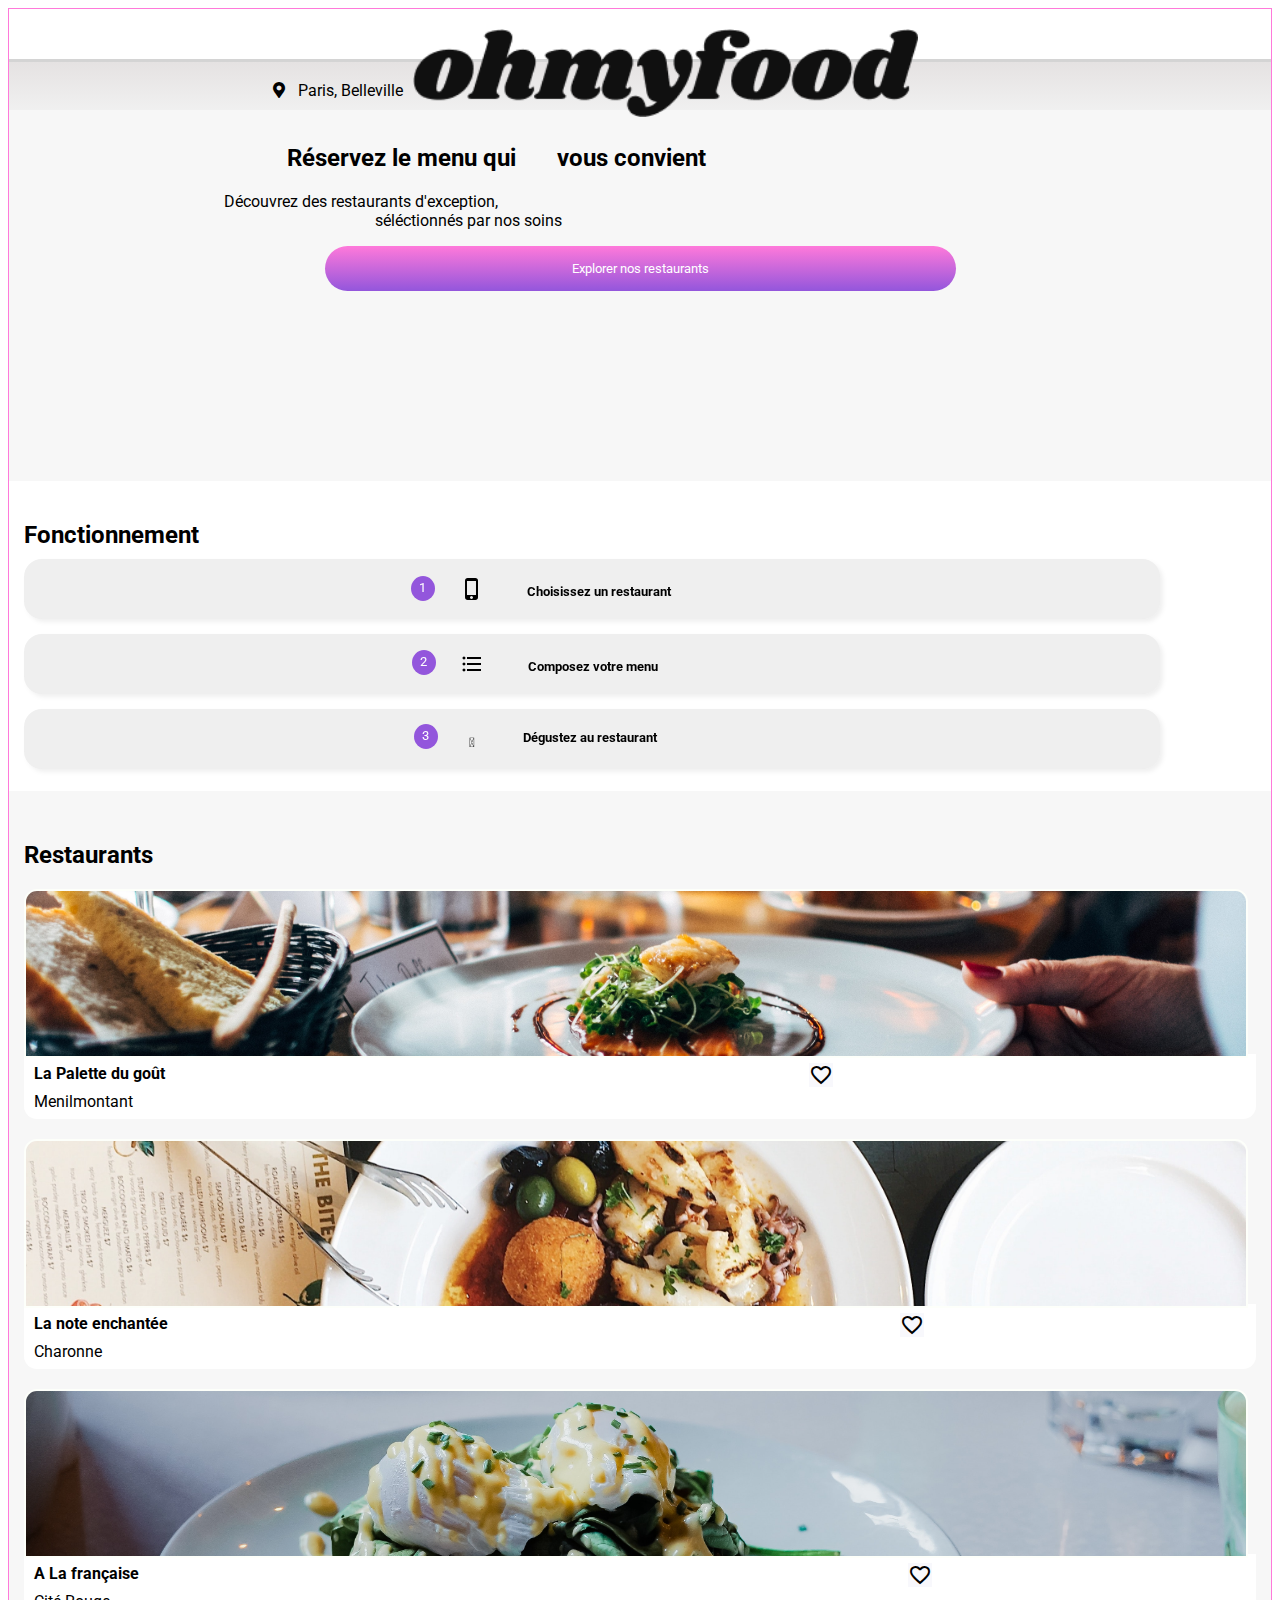
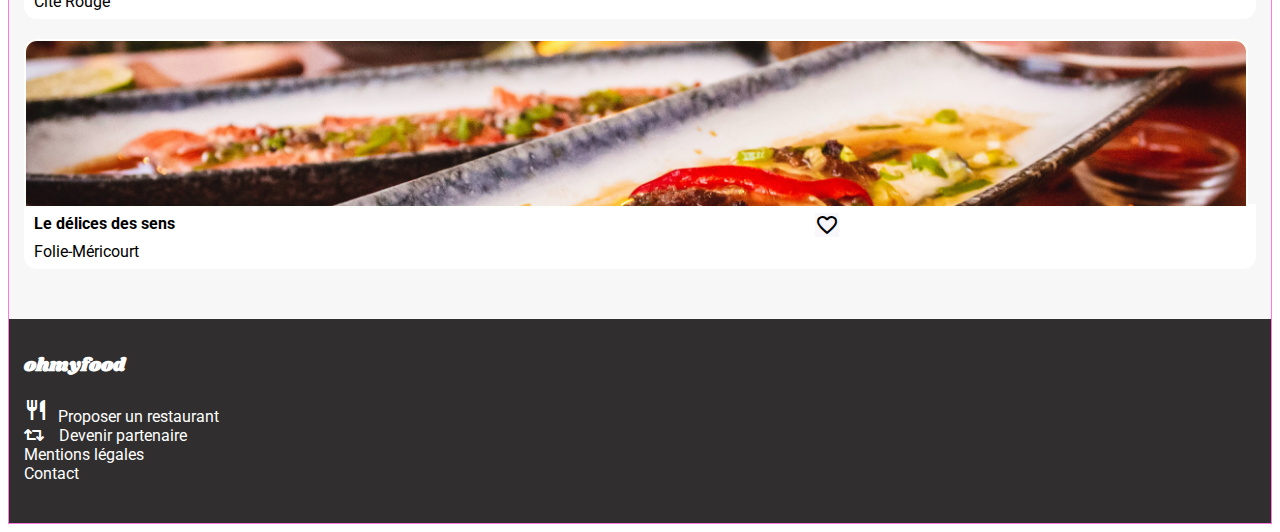
==== index.html @ 9fa0b493 "first commit" ====
<!DOCTYPE html>
<html lang="fr">
<head>
	<meta charset="utf-8">
	<meta http-equiv="X-UA-Compatible" content="IE=edge">
    <meta name="Description" content="Reserver en ligne à Paris le menu qui vous convient" />
	<meta name="viewport" content="width=device-width,initial-scale=1.0">
	<link rel="stylesheet" type="text/css" href="./styles/ohmyf.css">
	<link rel="stylesheet" href="https://cdnjs.cloudflare.com/ajax/libs/font-awesome/5.13.1/css/all.min.css"/>
	<link href="https://fonts.googleapis.com/icon?family=Material+Icons" rel="stylesheet">
	<link href="https://fonts.googleapis.com/css2?family=Roboto:wght@100&family=Shrikhand&display=swap" rel="stylesheet"> 
	<link href="https://fonts.googleapis.com/css2?family=Roboto:wght@100;300&family=Shrikhand&display=swap" rel="stylesheet"> 
	 
	
	<title>Reservez votre Ménu à Paris</title>
</head>
<body>
	<header>
		<div id="enseigne">
			<img class="img_ohmyfood" src="images/logo/ohmyfood.png" alt="logo Ohmyfood">
		</div>
		<div id="lieu">
			<p><i class="fas fa-map-marker-alt" ></i><span id="paris">Paris, Belleville</span></p>
        </div>
		<div id="resv">
			<h2>Réservez le menu qui <span class="marg1">vous convient</span></h2>
			<p>Découvrez des restaurants d'exception,</br><span id="sele">séléctionnés par nos soins</span></p>
			<button class="explorer" type="button" id="explo">Explorer nos restaurants</button>
		</div>	
	</header>
	<section id="part01">
		<h2 id="fonct">Fonctionnement</h2>
		<div id="choix" >
			<button class="mon_choix"><div  id="ch1">1</div>
				<i class="material-icons" id="phone">phone_iphone</i>
				<span id="txtb1">Choisissez un restaurant</span> 
			</button>
			<button class="mon_choix"><div id="ch2">2</div>
				<i class="material-icons" id="liste">format_list_bulleted</i>
				<span id="txtb2">Composez votre menu</span>
			</button>
			<button class="mon_choix"><div id="ch3">3</div>
				<i class="fa-solid fa-store" id="resto"></i>
				<span id="txtb3">Dégustez au restaurant</span>
			</button>
		</div>
	</section>
	<section id="part02">
		<h2>Restaurants</h2>
		<div id="presentation">
			<div id="palette">
				<div class="imres">
					<a href="Pal.html"><img src="images/restaurants/palette.jpg" alt="La palette du goût"/></a>
				</div>
				<div class="legend01">
					<a href="Pal.html" class="sans_trait"><span class="grastxt">La Palette du goût</span><br/>
					Menilmontant</a>
					<i class="material-icons favoris" id="fav01">favorite_border<div class="coeur"></div></i>
				</div>
			</div>
			<div id="enchante">
				<div class="imres">
					<a href="ench.html"><img src="images/restaurants/enchante.jpg" alt="La note enchantée"/></a>
				</div>
				<div class="legend01">
					<a href="ench.html" class="sans_trait"><span class="grastxt">La note enchantée</span><br/>
					Charonne</a>
					<i class="material-icons favoris" id="fav02">favorite_border</i>
				</div>
			</div>
            <div id="francaise">
				<div class="imres">
					<a href="francaise.html"><img src="images/restaurants/française.jpg" alt="A La française"/></a>
				</div>
				<div class="legend01">
					<a href="française.html" class="sans_trait"><span class="grastxt">A La française</span><br/>
					Cité Rouge</a>
					<i class="material-icons favoris" id="fav03">favorite_border</i>
				</div>
			</div>
			<div id="delice">
				<div class="imres">
					<a href="delice.html"><img src="images/restaurants/delice.jpg" alt="Les délices des sens"/></a>
				</div>
				<div class="legend01">
					<a href="delice.html" class="sans_trait"><span class="grastxt">Le délices des sens</span><br/>
					Folie-Méricourt</a>
					<i class="material-icons favoris" id="fav04">favorite_border</i>
				</div>
			</div>
		</div>
	</section>
	<footer>
		<h3>ohmyfood</h3>
		<div><span class="material-icons">restaurant</span><span id="propo">Proposer un restaurant</span></div>
		<!-- <div><span class="iconpropos"></span>Proposer un restaurant</div> -->
		<div><i class="fa fa-retweet" aria-hidden="true"></i><span id="parte">Devenir partenaire</span></div> 
		<!-- <div><span class="iconpart"></span>Devenir partenaire</div> -->
		<div>Mentions légales</div>
		<div>Contact</div>
	</footer>

</body>
</html>
---- styles/ohmyf.css ----
body {
  padding: 0px;
  border: #FF79DA solid 1px;
}

#enseigne {
  height: 50px;
}

#enseigne img {
  width: 40%;
  margin-top: 20px;
  margin-bottom: 25px;
  margin-left: 32%;
}

#lieu {
  height: 45px;
  background: linear-gradient(to bottom, #e5e2e2, #f0f0f0);
  border-top: solid #d4d4d4;
  padding-top: 2.5px;
  padding-left: 60px;
}

#paris {
  margin-left: 13px;
  font-family: "Roboto", Arial, Helvetica, sans-serif;
}

header h2 {
  font-family: "Roboto", Arial, Helvetica, sans-serif;
  font-weight: bolder;
  width: 70%;
  margin-left: 22%;
}

.marg1 {
  position: relative;
  left: 35px;
}

header p {
  width: 80%;
  margin-left: 17%;
  font-family: "Roboto", Arial, Helvetica, sans-serif;
}

#resv {
  background-color: #f7f7f7;
  padding-top: 15px;
}

#resv h2 {
  font-family: "Roboto", Arial, Helvetica, sans-serif;
  font-weight: bolder;
  width: 70%;
}

#resv p {
  font-family: "Roboto", Arial, Helvetica, sans-serif;
}

#sele {
  margin-left: 15%;
}

#explo {
  height: 45px;
  width: 50%;
  margin-left: 25%;
  margin-bottom: 15%;
  background: linear-gradient(to top, #9356DC, #FF79DA);
  color: white;
  border: #f8f8f8;
  border-radius: 30px;
  font-family: "Roboto", Arial, Helvetica, sans-serif;
}

#part01 {
  height: 290px;
  padding-top: 20px;
}

#part01 h2 {
  font-family: "Roboto", Arial, Helvetica, sans-serif;
  font-weight: bolder;
  margin-top: 20px;
  margin-bottom: 10px;
  margin-left: 15px;
}

#choix {
  height: 200px;
}

.mon_choix {
  width: 90%;
  height: 30%;
  margin-bottom: 15px;
  margin-left: 15px;
  border: #f7f7f7;
  filter: drop-shadow(3px 3px 2px #f0f0f0);
  border-radius: 18px;
  font-family: "Roboto", Arial, Helvetica, sans-serif;
}

.mon_choix > div {
  width: 24px;
  height: 21px;
  display: inline-block;
  padding-top: 4px;
  border-radius: 50%;
  background-color: #9356DC;
  color: white;
}

#ch1 {
  position: relative;
  right: 82px;
  bottom: 4px;
}

#ch2 {
  position: relative;
  right: 88px;
  bottom: 5px;
}

#ch3 {
  position: relative;
  right: 93px;
  bottom: 2px;
}

#phone {
  position: relative;
  right: 60px;
  top: 5px;
}

#liste {
  position: relative;
  right: 67px;
  top: 5px;
}

#resto {
  position: relative;
  right: 65px;
  top: 5px;
}

#txtb1 {
  position: relative;
  right: 20px;
  font-weight: bolder;
}

#txtb2 {
  position: relative;
  right: 26px;
  font-weight: bolder;
}

#txtb3 {
  position: relative;
  right: 20px;
  font-weight: bolder;
}

#part02 {
  padding-left: 15px;
  padding-right: 15px;
  padding-top: 30px;
  padding-bottom: 30px;
  background-color: #f7f7f7;
}

#part02 h2 {
  font-family: "Roboto", Arial, Helvetica, sans-serif;
  font-weight: bolder;
  margin-bottom: 20px;
}

#palette, #francaise, #delice, #enchante {
  height: 220px;
  margin-bottom: 30px;
}

.imres {
  height: 75%;
}

.legend01 {
  height: 25%;
  background-color: white;
  padding-top: 10px;
  padding-left: 10px;
  margin-right: 0px;
  border-bottom-left-radius: 13px;
  border-bottom-right-radius: 13px;
}

.imres img {
  width: 99%;
  height: 100%;
  border: #fdfffa solid 2px;
  -o-object-fit: cover;
     object-fit: cover;
  border-top-left-radius: 13px;
  border-top-right-radius: 13px;
  position: relative;
}

.legend01 a {
  color: black;
  font-family: "Roboto", Arial, Helvetica, sans-serif;
  text-decoration: none;
}

.legend01 > i:hover {
  background-color: violet;
}

.sans_trait {
  color: black;
  text-decoration: none;
}

.grastxt {
  font-weight: bolder;
}

#fav01 {
  position: relative;
  left: 55%;
  bottom: 20px;
}

#fav01:hover {
  border: none;
  background: linear-gradient(to bottom, #9356DC, #FF79DA);
}

#fav02 {
  position: relative;
  left: 65%;
  bottom: 20px;
}

#fav03 {
  position: relative;
  left: 65%;
  bottom: 20px;
}

#fav04 {
  position: relative;
  left: 55%;
  bottom: 20px;
}

/*Animation des Coeurs =====================*/
.favoris {
  background-color: #f8f8fc;
  transition: width 2s, height 2s, background-color 2s, transform 2s;
}

.box:hover {
  background-color: #FFCCCC;
  width: 200px;
  height: 200px;
  transform: rotate(180deg);
}

/*==========================================*/
footer {
  background-color: #302e2e;
  color: white;
  padding-left: 15px;
  padding-top: 15px;
  padding-bottom: 40px;
}

footer h3 {
  font-family: "Shrikhand", cursive;
}

footer div {
  font-family: "roboto", Arial, Helvetica, sans-serif;
}

#propo {
  position: relative;
  left: 10px;
}

#parte {
  position: relative;
  left: 15px;
}/*# sourceMappingURL=ohmyf.css.map */
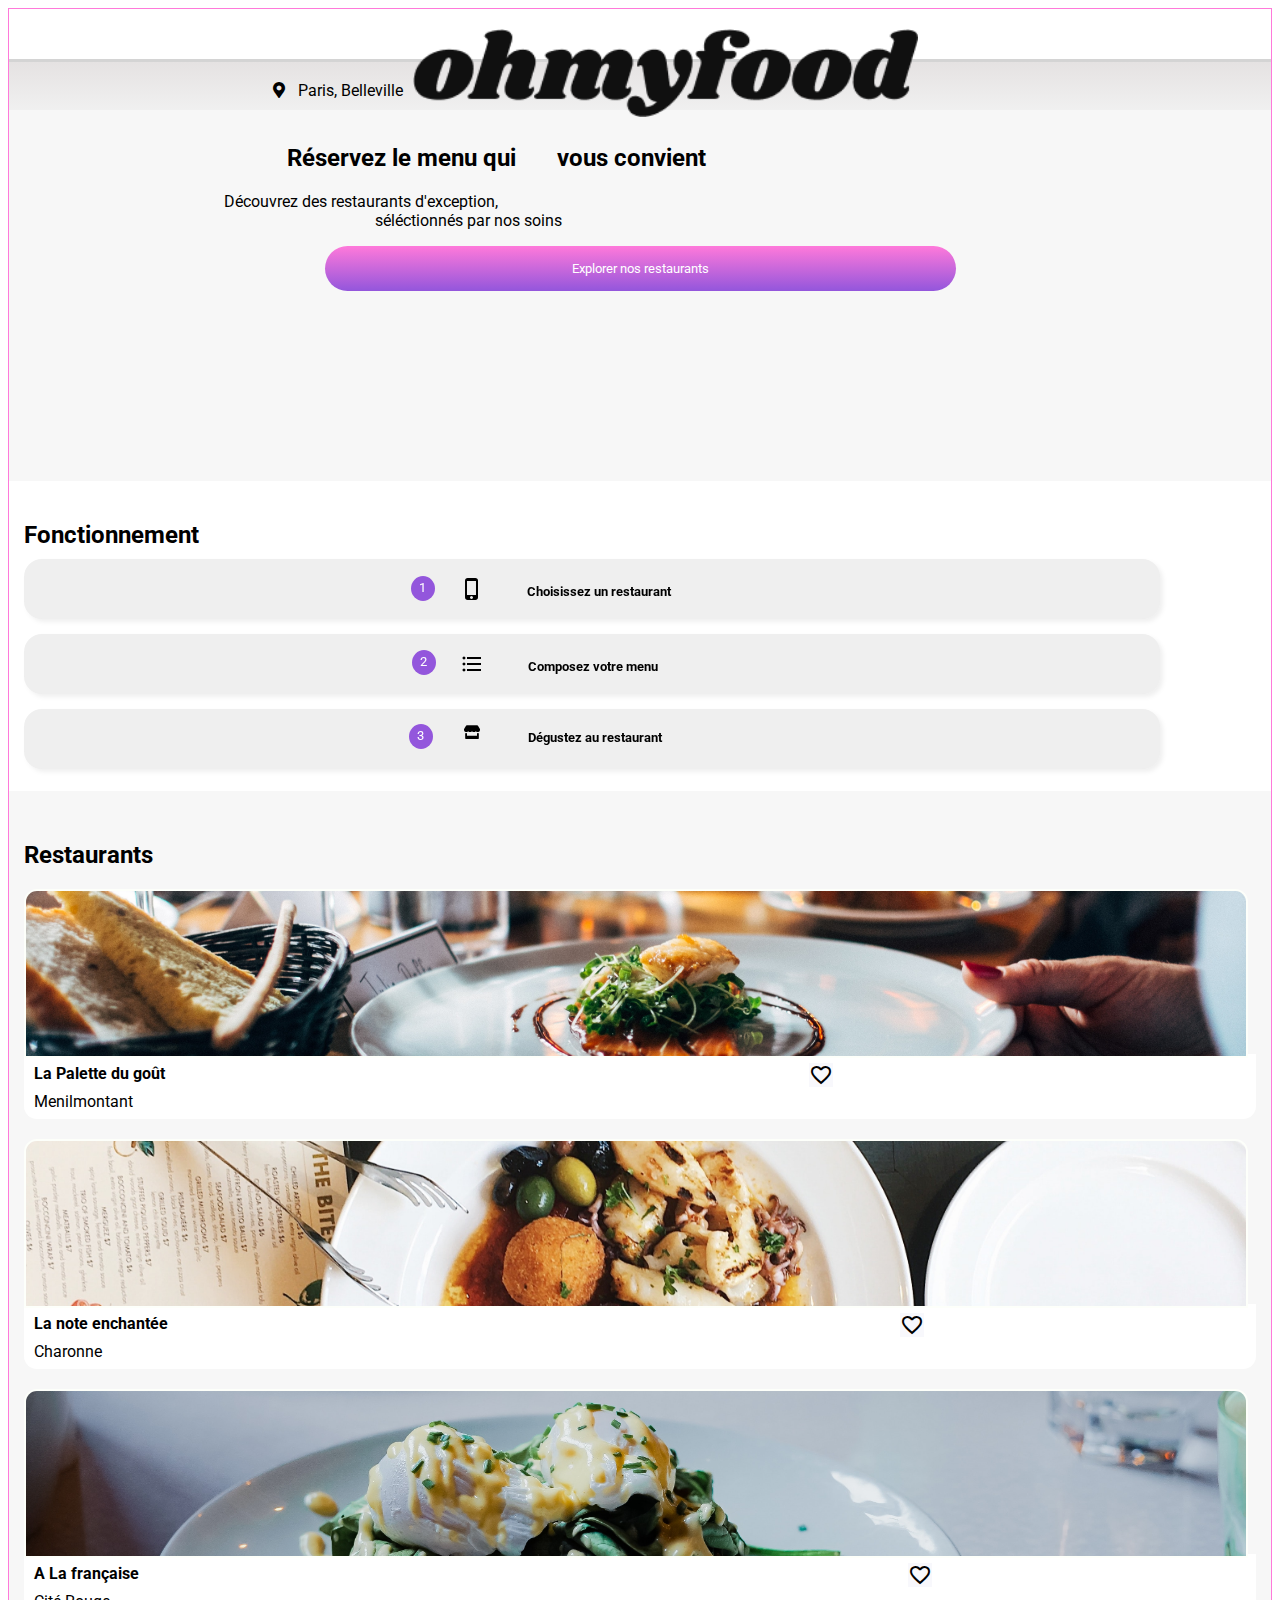
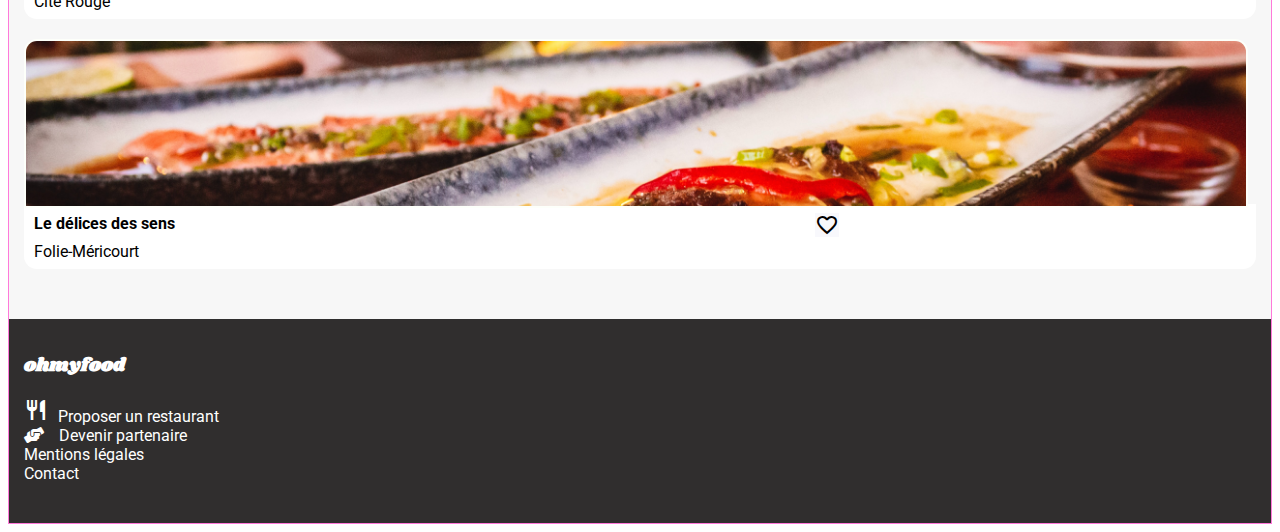
==== commit 88e43828: "enregistrement29102021" ====
--- a/index.html
+++ b/index.html
@@ -40,7 +40,7 @@
 				<span id="txtb2">Composez votre menu</span>
 			</button>
 			<button class="mon_choix"><div id="ch3">3</div>
-				<i class="fa-solid fa-store" id="resto"></i>
+				<i class="fa-store fas " aria-hidden="true" id="resto"></i>
 				<span id="txtb3">Dégustez au restaurant</span>
 			</button>
 		</div>
@@ -93,9 +93,7 @@
 	<footer>
 		<h3>ohmyfood</h3>
 		<div><span class="material-icons">restaurant</span><span id="propo">Proposer un restaurant</span></div>
-		<!-- <div><span class="iconpropos"></span>Proposer un restaurant</div> -->
-		<div><i class="fa fa-retweet" aria-hidden="true"></i><span id="parte">Devenir partenaire</span></div> 
-		<!-- <div><span class="iconpart"></span>Devenir partenaire</div> -->
+		<div><i class="fa-hands-helping fas" aria-hidden="true"></i><span id="parte">Devenir partenaire</span></div>
 		<div>Mentions légales</div>
 		<div>Contact</div>
 	</footer>
--- a/styles/ohmyf.css
+++ b/styles/ohmyf.css
@@ -52,7 +52,7 @@
 
 #resv h2 {
   font-family: "Roboto", Arial, Helvetica, sans-serif;
-  font-weight: bolder;
+  font-weight: bold;
   width: 70%;
 }
 
@@ -147,7 +147,7 @@
 #resto {
   position: relative;
   right: 65px;
-  top: 5px;
+  bottom: 5px;
 }
 
 #txtb1 {
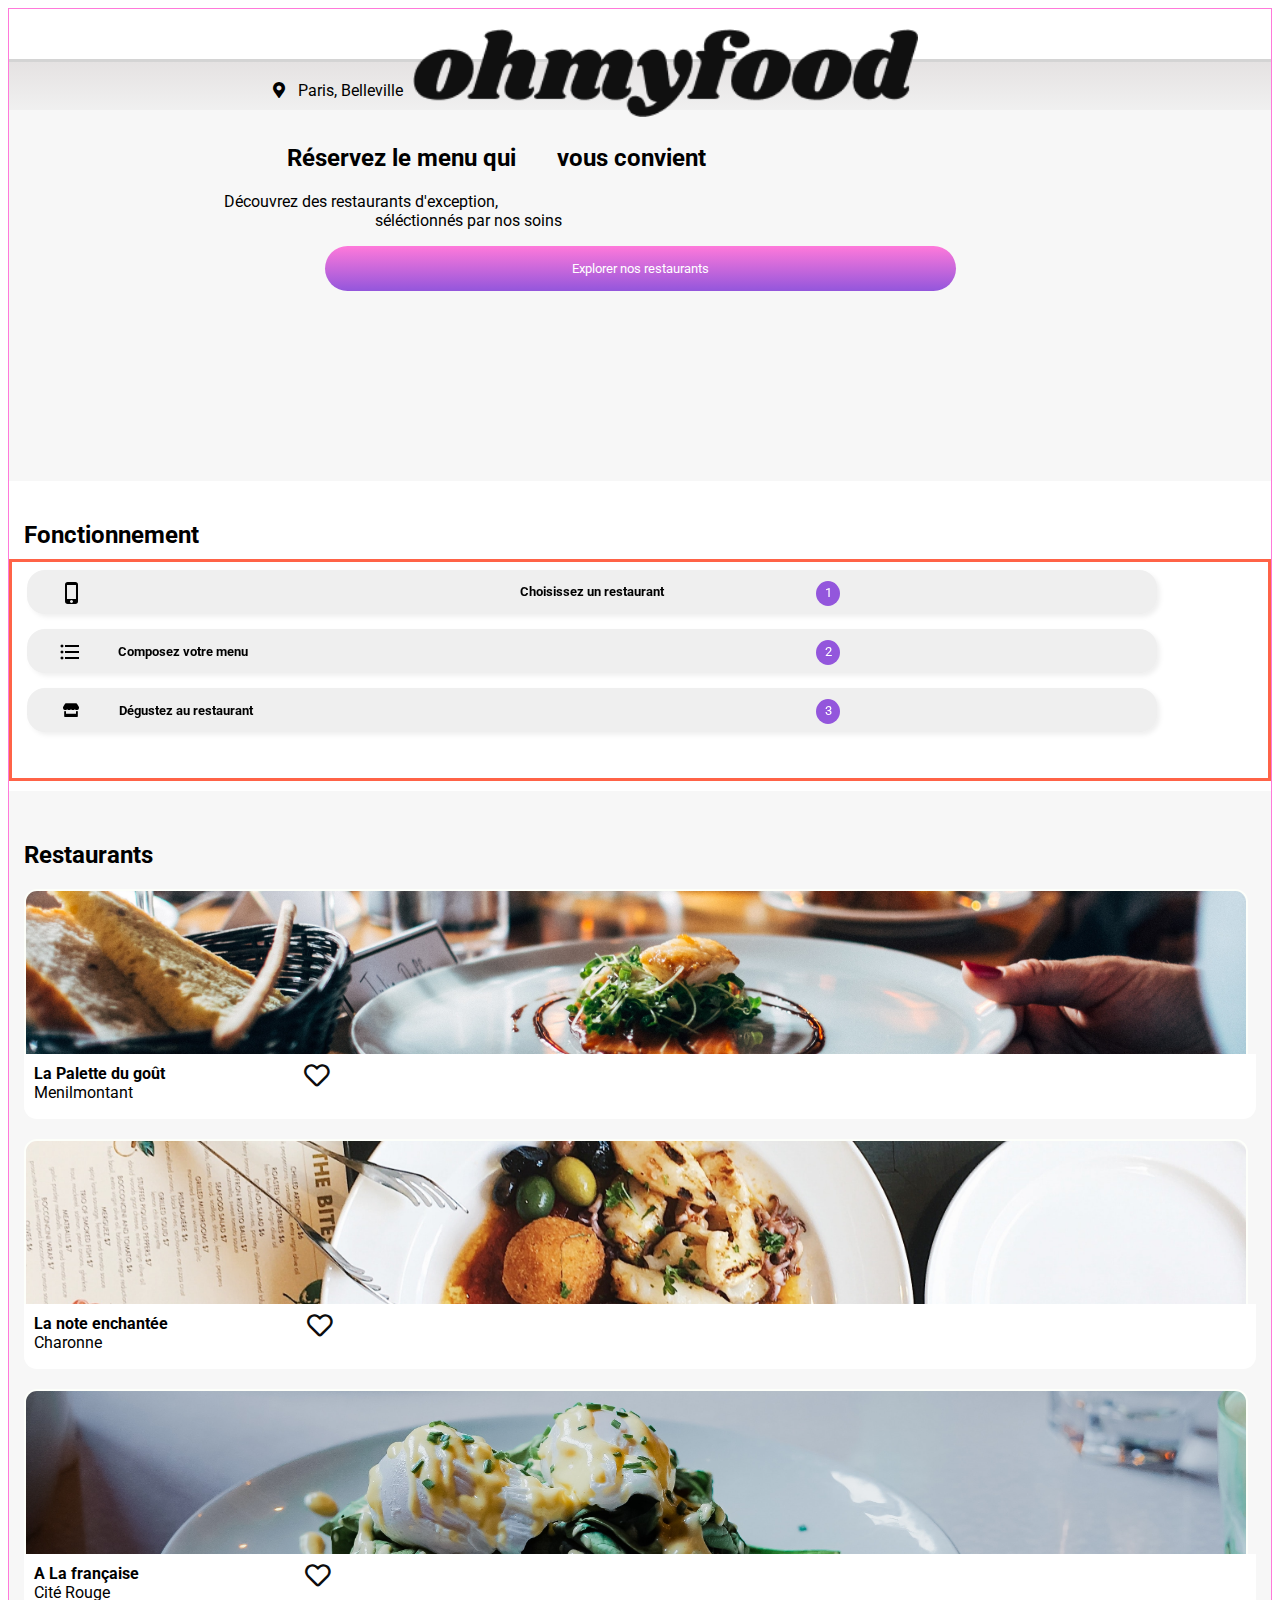
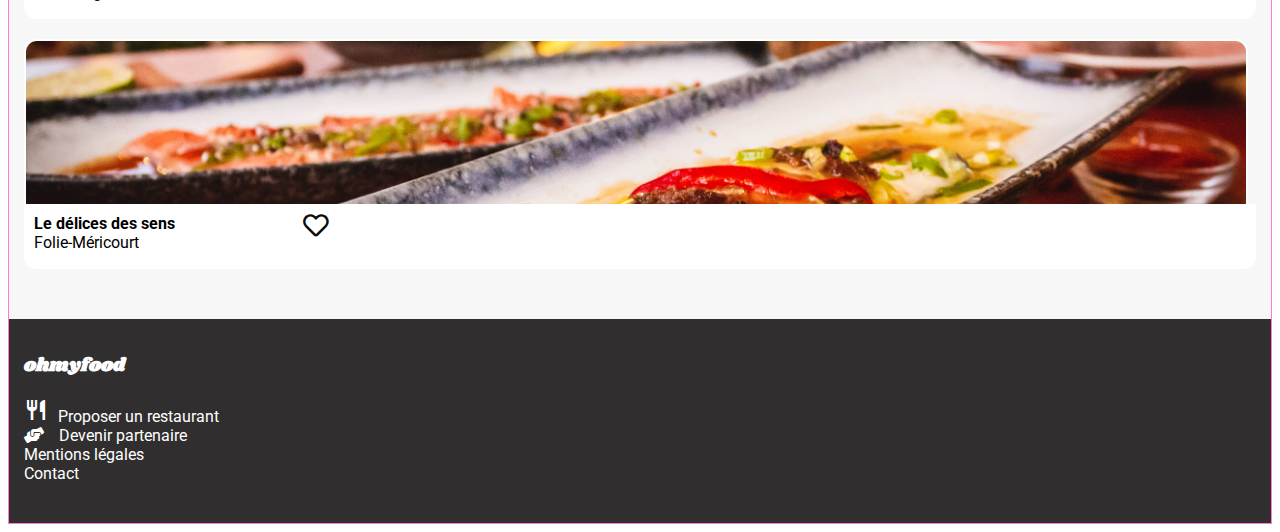
==== commit aa91469c: "page accueil finition01" ====
--- a/index.html
+++ b/index.html
@@ -55,7 +55,11 @@
 				<div class="legend01">
 					<a href="Pal.html" class="sans_trait"><span class="grastxt">La Palette du goût</span><br/>
 					Menilmontant</a>
-					<i class="material-icons favoris" id="fav01">favorite_border<div class="coeur"></div></i>
+
+					<div class="chgcolor01">
+						<i class="far fa-heart plein04 coeurBL"></i>
+						<i class="fas fa-heart plein10 coeurVL"></i>
+					</div>
 				</div>
 			</div>
 			<div id="enchante">
@@ -65,7 +69,11 @@
 				<div class="legend01">
 					<a href="ench.html" class="sans_trait"><span class="grastxt">La note enchantée</span><br/>
 					Charonne</a>
-					<i class="material-icons favoris" id="fav02">favorite_border</i>
+
+					<div class="chgcolor02">
+						<i class="far fa-heart plein04 coeurBL"></i>
+						<i class="fas fa-heart plein10 coeurVL"></i>
+					</div>	
 				</div>
 			</div>
             <div id="francaise">
@@ -75,7 +83,11 @@
 				<div class="legend01">
 					<a href="française.html" class="sans_trait"><span class="grastxt">A La française</span><br/>
 					Cité Rouge</a>
-					<i class="material-icons favoris" id="fav03">favorite_border</i>
+
+					<div class="chgcolor03">
+						<i class="far fa-heart plein04 coeurBL"></i>
+						<i class="fas fa-heart plein10 coeurVL"></i>
+					</div>
 				</div>
 			</div>
 			<div id="delice">
@@ -85,11 +97,37 @@
 				<div class="legend01">
 					<a href="delice.html" class="sans_trait"><span class="grastxt">Le délices des sens</span><br/>
 					Folie-Méricourt</a>
-					<i class="material-icons favoris" id="fav04">favorite_border</i>
+
+					<div class="chgcolor04">
+						<i class="far fa-heart plein04 coeurBL"></i>
+						<i class="fas fa-heart plein10 coeurVL"></i>
+					</div>
 				</div>
 			</div>
 		</div>
 	</section>
+	<!-- <h1>Modèles de COEURS</h1>
+	<div id="coeur">
+		<div class="cr01"><i class="fa fa-heart"></i></div>
+		<div class="cr02"><i class="fas fa-heart"></i></div> solide 
+		<div class="cr03"><i class="far fa-heart"></i></div> ordinaire
+		<div class="cr04"><i class="fal fa-heart"></i></div> leger 
+		<div class="cr05"><i class="fad fa-heart"></i></div> bichromie 
+	</div>
+	-->
+
+	<!-- <h1>Z-index</h1>
+	<div class="zetindex">
+		<i class="fas fa-heart plein04 coeurBL"></i>
+		<i class="far fa-heart plein10 coeurVL"></i>
+	</div> --> 
+
+
+
+
+
+
+
 	<footer>
 		<h3>ohmyfood</h3>
 		<div><span class="material-icons">restaurant</span><span id="propo">Proposer un restaurant</span></div>
--- a/styles/ohmyf.css
+++ b/styles/ohmyf.css
@@ -90,18 +90,24 @@
 }
 
 #choix {
+  border: tomato solid 3px;
+  padding-top: 8px;
+  padding-bottom: 8px;
+  margin-top: 10px;
+  margin-bottom: 10px;
   height: 200px;
 }
 
 .mon_choix {
   width: 90%;
-  height: 30%;
+  height: 22%;
   margin-bottom: 15px;
   margin-left: 15px;
   border: #f7f7f7;
   filter: drop-shadow(3px 3px 2px #f0f0f0);
   border-radius: 18px;
   font-family: "Roboto", Arial, Helvetica, sans-serif;
+  position: relative;
 }
 
 .mon_choix > div {
@@ -115,56 +121,58 @@
 }
 
 #ch1 {
-  position: relative;
-  right: 82px;
-  bottom: 4px;
+  position: absolute;
+  right: 317px;
+  bottom: 8px;
 }
 
 #ch2 {
-  position: relative;
-  right: 88px;
-  bottom: 5px;
+  position: absolute;
+  right: 317px;
+  bottom: 8px;
 }
 
 #ch3 {
-  position: relative;
-  right: 93px;
-  bottom: 2px;
+  position: absolute;
+  right: 317px;
+  bottom: 8px;
 }
 
 #phone {
-  position: relative;
-  right: 60px;
-  top: 5px;
+  position: absolute;
+  left: 33px;
+  top: 11px;
 }
 
 #liste {
-  position: relative;
-  right: 67px;
-  top: 5px;
+  position: absolute;
+  left: 31px;
+  top: 11px;
 }
 
 #resto {
-  position: relative;
-  right: 65px;
-  bottom: 5px;
+  position: absolute;
+  left: 36px;
+  bottom: 14px;
 }
 
 #txtb1 {
-  position: relative;
+  position: aboslute;
   right: 20px;
   font-weight: bolder;
 }
 
 #txtb2 {
-  position: relative;
-  right: 26px;
+  position: absolute;
+  left: 91px;
+  bottom: 14px;
   font-weight: bolder;
 }
 
 #txtb3 {
-  position: relative;
-  right: 20px;
+  position: absolute;
+  left: 92px;
+  bottom: 14px;
   font-weight: bolder;
 }
 
@@ -212,14 +220,14 @@
   position: relative;
 }
 
+.legend01 {
+  position: relative;
+}
+
 .legend01 a {
   color: black;
   font-family: "Roboto", Arial, Helvetica, sans-serif;
   text-decoration: none;
-}
-
-.legend01 > i:hover {
-  background-color: violet;
 }
 
 .sans_trait {
@@ -231,46 +239,124 @@
   font-weight: bolder;
 }
 
-#fav01 {
-  position: relative;
-  left: 55%;
-  bottom: 20px;
-}
-
-#fav01:hover {
-  border: none;
-  background: linear-gradient(to bottom, #9356DC, #FF79DA);
-}
-
-#fav02 {
-  position: relative;
-  left: 65%;
-  bottom: 20px;
-}
-
-#fav03 {
-  position: relative;
-  left: 65%;
-  bottom: 20px;
-}
-
-#fav04 {
-  position: relative;
-  left: 55%;
-  bottom: 20px;
-}
-
-/*Animation des Coeurs =====================*/
-.favoris {
-  background-color: #f8f8fc;
-  transition: width 2s, height 2s, background-color 2s, transform 2s;
-}
-
-.box:hover {
-  background-color: #FFCCCC;
-  width: 200px;
-  height: 200px;
-  transform: rotate(180deg);
+.legend01 {
+  position: relative;
+}
+
+#coeur {
+  height: 400px;
+  margin-top: 20px;
+  border: solid red 1px;
+}
+
+.cr01, .cr02, .cr03, .cr04, .cr05 {
+  border: solid blue 1px;
+  margin: 5px;
+}
+
+/*====================================*/
+.chgcolor01 {
+  width: 26px;
+  height: 24px;
+  position: relative;
+  left: 270px;
+  bottom: 49px;
+  margin-top: 10px;
+  margin-bottom: 10px;
+}
+
+.chgcolor01:hover .plein04, .chgcolor02:hover .plein04, .chgcolor03:hover .plein04, .chgcolor04:hover .plein04 {
+  position: absolute;
+  left: 0px;
+  top: 0px;
+  z-index: 1;
+}
+.chgcolor01:hover .plein10, .chgcolor02:hover .plein10, .chgcolor03:hover .plein10, .chgcolor04:hover .plein10 {
+  position: absolute;
+  left: 0px;
+  top: 0px;
+  z-index: 2;
+}
+
+.chgcolor02 {
+  width: 26px;
+  height: 24px;
+  position: relative;
+  left: 273px;
+  bottom: 49px;
+  margin-top: 10px;
+  margin-bottom: 10px;
+}
+
+.chgcolor03 {
+  width: 26px;
+  height: 24px;
+  position: relative;
+  left: 271px;
+  bottom: 49px;
+  margin-top: 10px;
+  margin-bottom: 10px;
+}
+
+.chgcolor04 {
+  width: 26px;
+  height: 24px;
+  position: relative;
+  left: 269px;
+  bottom: 49px;
+  margin-top: 10px;
+  margin-bottom: 10px;
+}
+
+.coeurBL {
+  font-size: 160%;
+  color: #0c0c0c;
+  background-color: white;
+}
+
+.coeurVL {
+  font-size: 160%;
+  background: -webkit-linear-gradient(#9356DC, #FF79DA);
+  -webkit-background-clip: text;
+  -webkit-text-fill-color: transparent;
+}
+
+.zetindex {
+  width: 26px;
+  height: 24px;
+  position: relative;
+  left: 0px;
+  top: 0px;
+  border: #e14156 solid 1px;
+  margin-top: 10px;
+  margin-bottom: 10px;
+}
+
+.zetindex:hover .plein04 {
+  position: absolute;
+  left: 0px;
+  top: 0px;
+  z-index: 1;
+}
+.zetindex:hover .plein10 {
+  position: absolute;
+  left: 0px;
+  top: 0px;
+  z-index: 2;
+}
+
+.plein04 {
+  position: absolute;
+  left: 0px;
+  top: 0px;
+  z-index: 2;
+}
+
+.plein10 {
+  position: absolute;
+  left: 0px;
+  top: 0px;
+  z-index: 1;
 }
 
 /*==========================================*/
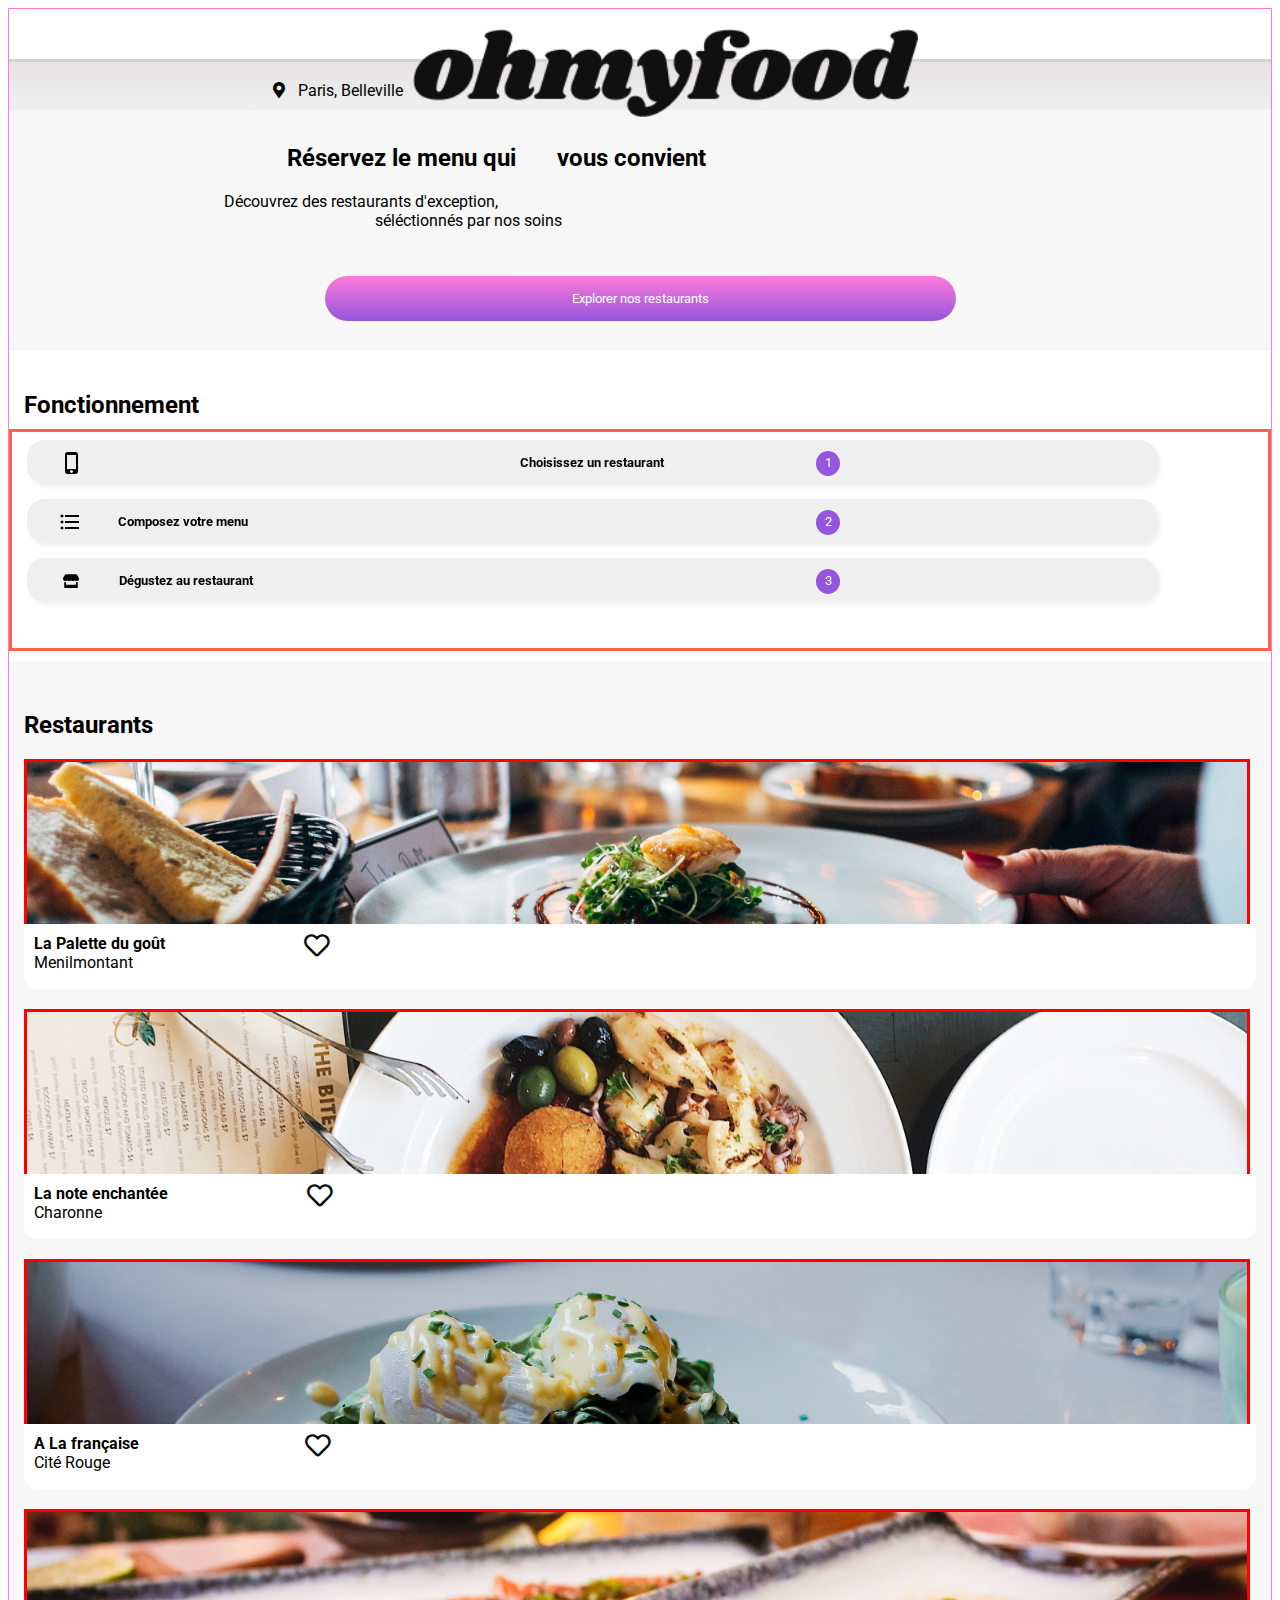
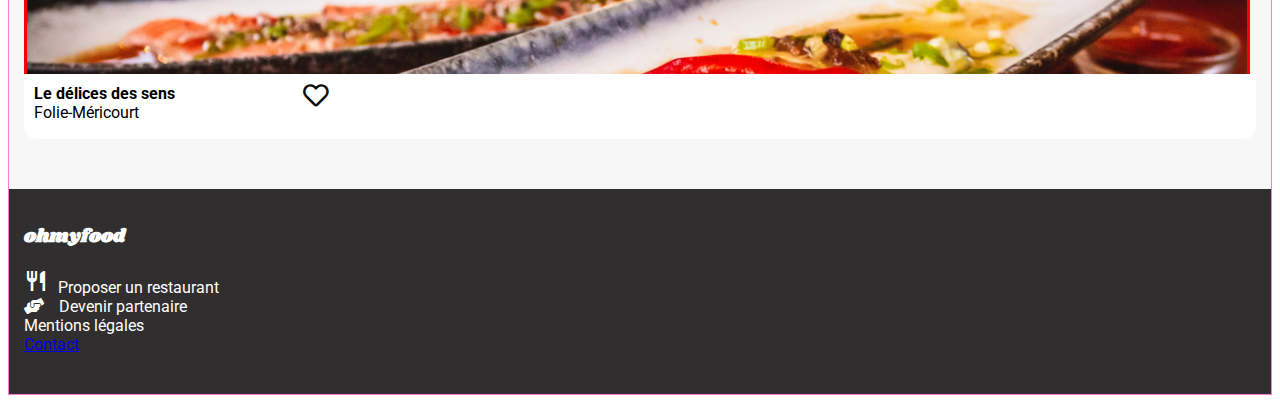
==== commit 18d16e6d: "modification 18112021_19h00" ====
--- a/index.html
+++ b/index.html
@@ -15,8 +15,10 @@
 	<title>Reservez votre Ménu à Paris</title>
 </head>
 <body>
+	
 	<header>
-		<div id="enseigne">
+		<div class="enseigne">
+
 			<img class="img_ohmyfood" src="images/logo/ohmyfood.png" alt="logo Ohmyfood">
 		</div>
 		<div id="lieu">
@@ -50,7 +52,7 @@
 		<div id="presentation">
 			<div id="palette">
 				<div class="imres">
-					<a href="Pal.html"><img src="images/restaurants/palette.jpg" alt="La palette du goût"/></a>
+					<a href="Palette.html"><img src="images/restaurants/palette.jpg" alt="La palette du goût"/></a>
 				</div>
 				<div class="legend01">
 					<a href="Pal.html" class="sans_trait"><span class="grastxt">La Palette du goût</span><br/>
@@ -133,7 +135,7 @@
 		<div><span class="material-icons">restaurant</span><span id="propo">Proposer un restaurant</span></div>
 		<div><i class="fa-hands-helping fas" aria-hidden="true"></i><span id="parte">Devenir partenaire</span></div>
 		<div>Mentions légales</div>
-		<div>Contact</div>
+		<div><a href="mailto:test@test.fr">Contact</a></div>
 	</footer>
 
 </body>
--- a/styles/ohmyf.css
+++ b/styles/ohmyf.css
@@ -1,13 +1,48 @@
 body {
   padding: 0px;
   border: #FF79DA solid 1px;
-}
-
-#enseigne {
+  position: relative;
+}
+
+.chargeur {
+  border: 10px solid #f3f3f3;
+  width: 100px;
+  height: 100px;
+  border-top: solid green 10px;
+  border-bottom: solid lightcoral 10px;
+  border-radius: 50%;
+  margin: auto;
+  position: absolute;
+  top: 0px;
+  bottom: 0px;
+  right: 0px;
+  left: 0px;
+  -webkit-animation: spin 300s linear infinite;
+  animation: spin 300s linear infinite;
+}
+
+@-webkit-keyframes spin {
+  0% {
+    transform: rotate(0deg);
+  }
+  100% {
+    transform: rotate(360deg);
+  }
+}
+
+@keyframes spin {
+  0% {
+    transform: rotate(0deg);
+  }
+  100% {
+    transform: rotate(360deg);
+  }
+}
+.enseigne {
   height: 50px;
 }
 
-#enseigne img {
+.enseigne img {
   width: 40%;
   margin-top: 20px;
   margin-bottom: 25px;
@@ -68,7 +103,8 @@
   height: 45px;
   width: 50%;
   margin-left: 25%;
-  margin-bottom: 15%;
+  margin-bottom: 30px;
+  margin-top: 30px;
   background: linear-gradient(to top, #9356DC, #FF79DA);
   color: white;
   border: #f8f8f8;
@@ -243,17 +279,6 @@
   position: relative;
 }
 
-#coeur {
-  height: 400px;
-  margin-top: 20px;
-  border: solid red 1px;
-}
-
-.cr01, .cr02, .cr03, .cr04, .cr05 {
-  border: solid blue 1px;
-  margin: 5px;
-}
-
 /*====================================*/
 .chgcolor01 {
   width: 26px;
@@ -384,4 +409,138 @@
 #parte {
   position: relative;
   left: 15px;
+}
+
+.enseigne01 {
+  height: 50px;
+  display: flex;
+}
+
+.enseigne01 img {
+  width: 40%;
+  margin-top: 20px;
+  margin-bottom: 25px;
+  margin-left: 32%;
+  border: solid blue 1px;
+}
+
+.fa-solid {
+  font-size: 100px;
+  font-weight: bolder;
+  color: black;
+}
+
+.pal01 {
+  padding: 10px;
+}
+
+.imres img {
+  height: 200px;
+  -o-object-fit: cover;
+     object-fit: cover;
+  border: red solid 3px;
+  border-radius: 0px;
+}
+
+.details {
+  background-color: #eeeded;
+  border: blue solid 3px;
+  border-top-left-radius: 20px;
+  border-top-right-radius: 20px;
+  position: relative;
+  top: -50px;
+  margin-top: 10px;
+  padding-left: 10px;
+  padding-right: 10px;
+  margin-bottom: 0px;
+}
+
+.ti_pal {
+  border: blue solid 2px;
+}
+
+.ti01_pal {
+  border: blue solid 2px;
+  height: 60px;
+}
+
+.rp01 {
+  background-color: #f7f7f7;
+  border-bottom-left-radius: 10px;
+  border-top-left-radius: 10px;
+  border-top-right-radius: 10px;
+  border-bottom-right-radius: 10px;
+  margin-top: 10px;
+  font-family: "roboto", Arial, Helvetica, sans-serif;
+  position: relative;
+}
+
+#paletteDG {
+  font-family: "Shrikhand", cursive;
+}
+
+.ti01 {
+  font-family: "roboto", Arial, Helvetica, sans-serif;
+  margin-bottom: 5px;
+}
+
+.ti_pal div {
+  border: #99E2D0 solid 2px;
+  width: 11%;
+  margin-top: 1px;
+}
+
+.repasNomA {
+  font-weight: bold;
+  border: solid blue 1px;
+}
+
+.repasNomB {
+  font-size: small;
+  border: solid cyan 1px;
+  width: 85%;
+}
+
+.repasPrix {
+  font-size: small;
+  border: solid green 1px;
+  width: 15%;
+}
+
+.repaschoix {
+  width: 15%;
+  border: solid darkmagenta 1px;
+  position: absolute;
+  right: 0px;
+  top: 0px;
+  height: 100%;
+  border-top-right-radius: 10px;
+  border-bottom-right-radius: 10px;
+  background-color: #99E2D0;
+}
+
+.rp02 {
+  display: flex;
+}
+
+.nomPrix {
+  width: 100%;
+  border: solid hotpink 1px;
+}
+
+.repaschoix input {
+  width: 15px;
+  height: 15px;
+  border-radius: 50px;
+  margin-left: 17px;
+  margin-top: 15px;
+}
+
+.pal01 {
+  margin-bottom: 0px;
+}
+
+.suites {
+  margin-top: -64px;
+  padding-bottom: 40px;
 }/*# sourceMappingURL=ohmyf.css.map */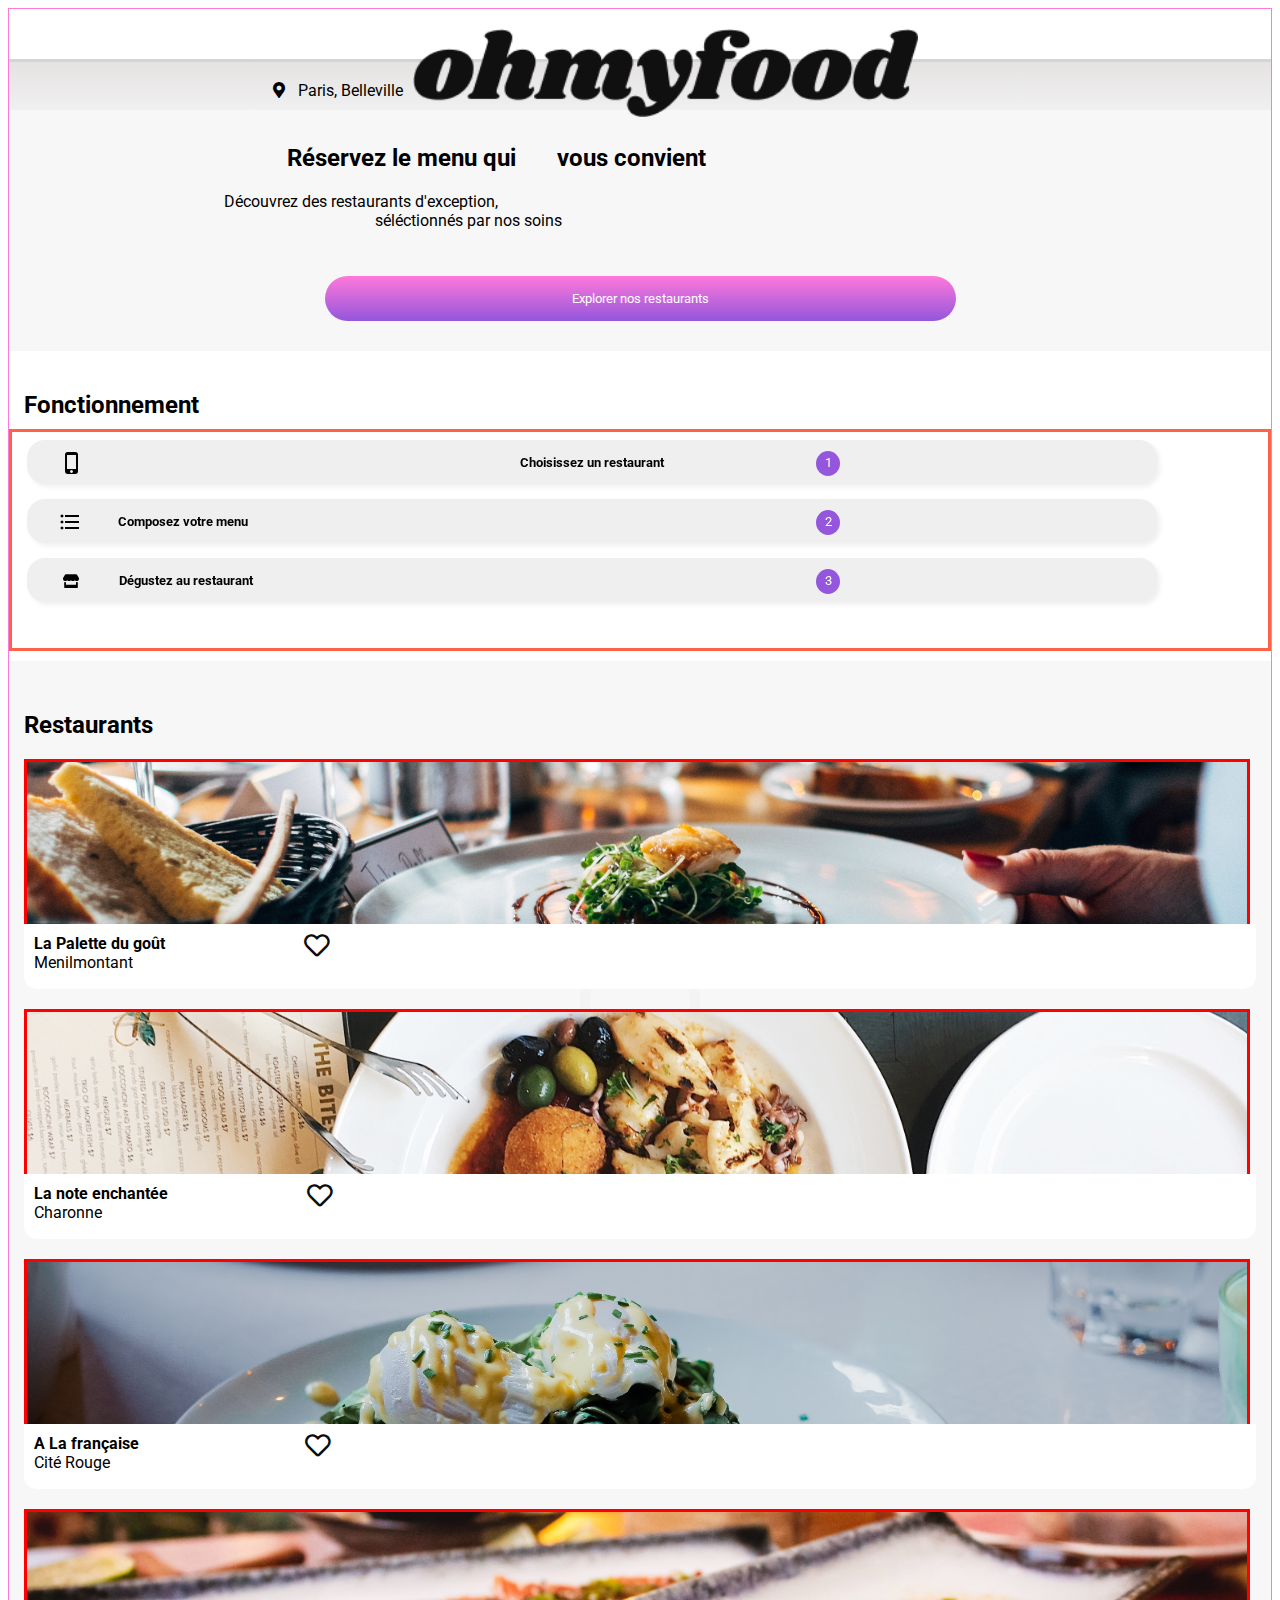
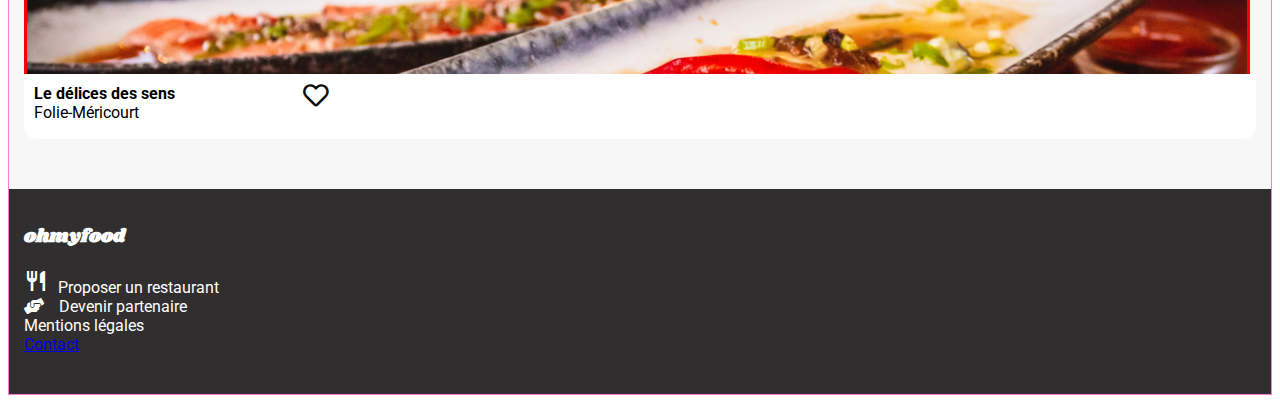
==== commit 3032ec24: "modif 21_11_2021_22h57" ====
--- a/index.html
+++ b/index.html
@@ -15,7 +15,7 @@
 	<title>Reservez votre Ménu à Paris</title>
 </head>
 <body>
-	
+	<div class="chargeur"></div>
 	<header>
 		<div class="enseigne">
 
--- a/styles/ohmyf.css
+++ b/styles/ohmyf.css
@@ -414,6 +414,7 @@
 .enseigne01 {
   height: 50px;
   display: flex;
+  position: relative;
 }
 
 .enseigne01 img {
@@ -424,6 +425,21 @@
   border: solid blue 1px;
 }
 
+.retour {
+  border: solid red 1px;
+  height: 10px;
+  width: 29px;
+  position: absolute;
+  left: 10px;
+  top: 26px;
+}
+
+.retour i {
+  color: black;
+  font-size: 10px;
+  font-weight: bold;
+}
+
 .fa-solid {
   font-size: 100px;
   font-weight: bolder;
@@ -491,6 +507,7 @@
 }
 
 .repasNomA {
+  width: 100%;
   font-weight: bold;
   border: solid blue 1px;
 }
@@ -517,23 +534,27 @@
   border-top-right-radius: 10px;
   border-bottom-right-radius: 10px;
   background-color: #99E2D0;
+  visibility: hidden;
 }
 
 .rp02 {
   display: flex;
+  width: 100%;
 }
 
 .nomPrix {
   width: 100%;
   border: solid hotpink 1px;
-}
-
-.repaschoix input {
-  width: 15px;
-  height: 15px;
-  border-radius: 50px;
-  margin-left: 17px;
-  margin-top: 15px;
+  z-index: 2;
+}
+
+.repaschoix i {
+  font-size: 20px;
+  background-color: #99E2D0;
+  color: #f7f7f7;
+  position: absolute;
+  left: 15px;
+  top: 10px;
 }
 
 .pal01 {
@@ -543,4 +564,19 @@
 .suites {
   margin-top: -64px;
   padding-bottom: 40px;
+}
+
+.AdrEmail {
+  color: white;
+  text-decoration: none;
+}
+
+.entre01:hover .repasNomA {
+  width: 84%;
+}
+.entre01:hover .rp02 {
+  width: 85%;
+}
+.entre01:hover .repaschoix {
+  visibility: visible;
 }/*# sourceMappingURL=ohmyf.css.map */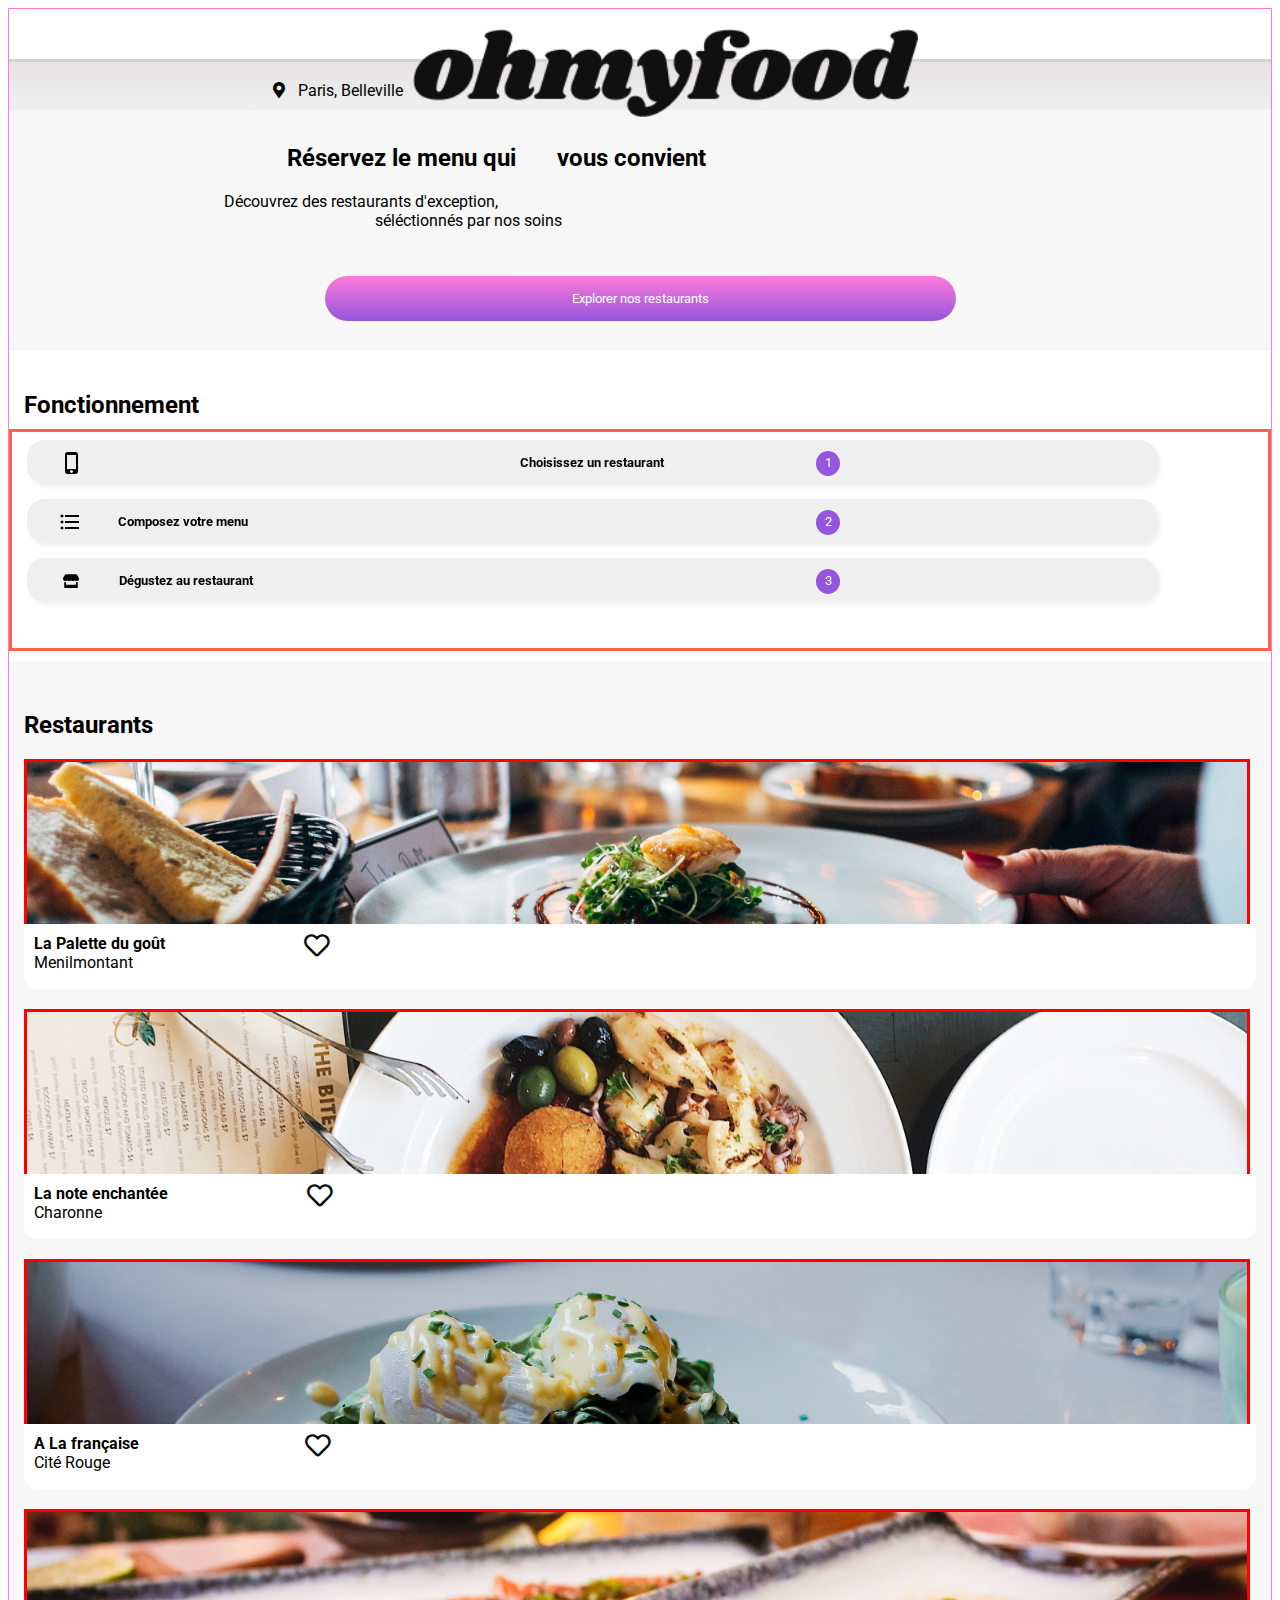
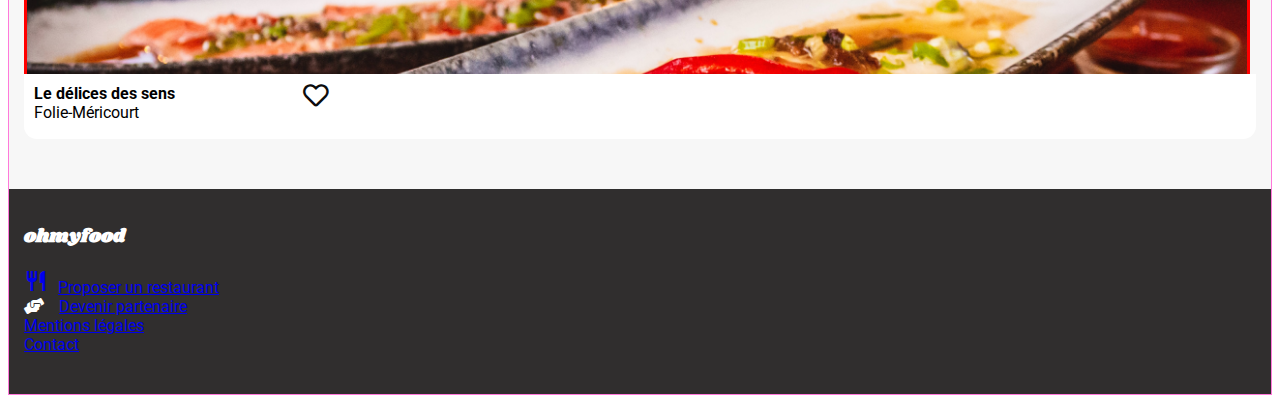
==== commit 027f3f73: "modif 25 11 2021 20h00" ====
--- a/index.html
+++ b/index.html
@@ -15,7 +15,7 @@
 	<title>Reservez votre Ménu à Paris</title>
 </head>
 <body>
-	<div class="chargeur"></div>
+	<div class="chargeur"></div> <!-- chargement -->	
 	<header>
 		<div class="enseigne">
 
@@ -132,9 +132,9 @@
 
 	<footer>
 		<h3>ohmyfood</h3>
-		<div><span class="material-icons">restaurant</span><span id="propo">Proposer un restaurant</span></div>
-		<div><i class="fa-hands-helping fas" aria-hidden="true"></i><span id="parte">Devenir partenaire</span></div>
-		<div>Mentions légales</div>
+		<div><a href="url:https//wwww.google.com"><span class="material-icons">restaurant</span><span id="propo">Proposer un restaurant</span></a></div>
+		<div><i class="fa-hands-helping fas" aria-hidden="true"></i><a href="url:https//wwww.google.com"><span id="parte">Devenir partenaire</span></a></div>
+		<div><a href="url:https//wwww.google.com"><span id="mention">Mentions légales</span></a></div>
 		<div><a href="mailto:test@test.fr">Contact</a></div>
 	</footer>
 
--- a/styles/ohmyf.css
+++ b/styles/ohmyf.css
@@ -4,40 +4,6 @@
   position: relative;
 }
 
-.chargeur {
-  border: 10px solid #f3f3f3;
-  width: 100px;
-  height: 100px;
-  border-top: solid green 10px;
-  border-bottom: solid lightcoral 10px;
-  border-radius: 50%;
-  margin: auto;
-  position: absolute;
-  top: 0px;
-  bottom: 0px;
-  right: 0px;
-  left: 0px;
-  -webkit-animation: spin 300s linear infinite;
-  animation: spin 300s linear infinite;
-}
-
-@-webkit-keyframes spin {
-  0% {
-    transform: rotate(0deg);
-  }
-  100% {
-    transform: rotate(360deg);
-  }
-}
-
-@keyframes spin {
-  0% {
-    transform: rotate(0deg);
-  }
-  100% {
-    transform: rotate(360deg);
-  }
-}
 .enseigne {
   height: 50px;
 }
@@ -342,7 +308,6 @@
 .coeurVL {
   font-size: 160%;
   background: -webkit-linear-gradient(#9356DC, #FF79DA);
-  -webkit-background-clip: text;
   -webkit-text-fill-color: transparent;
 }
 
@@ -421,22 +386,22 @@
   width: 40%;
   margin-top: 20px;
   margin-bottom: 25px;
-  margin-left: 32%;
+  margin-left: 30%;
   border: solid blue 1px;
 }
 
 .retour {
   border: solid red 1px;
-  height: 10px;
-  width: 29px;
-  position: absolute;
-  left: 10px;
+  height: 20px;
+  width: 40px;
+  position: absolute;
+  left: 30px;
   top: 26px;
 }
 
-.retour i {
+.fleche {
   color: black;
-  font-size: 10px;
+  font-size: 22px;
   font-weight: bold;
 }
 
@@ -480,17 +445,6 @@
   height: 60px;
 }
 
-.rp01 {
-  background-color: #f7f7f7;
-  border-bottom-left-radius: 10px;
-  border-top-left-radius: 10px;
-  border-top-right-radius: 10px;
-  border-bottom-right-radius: 10px;
-  margin-top: 10px;
-  font-family: "roboto", Arial, Helvetica, sans-serif;
-  position: relative;
-}
-
 #paletteDG {
   font-family: "Shrikhand", cursive;
 }
@@ -506,49 +460,65 @@
   margin-top: 1px;
 }
 
+.rp01 {
+  background-color: #f7f7f7;
+  border-radius: 10px;
+  margin-top: 10px;
+  font-family: "roboto", Arial, Helvetica, sans-serif;
+  display: flex;
+  position: relative;
+}
+
+#explo:hover {
+  border: solid 4px #9356DC;
+  z-index: 1000;
+}
+
+.nomETprix {
+  width: 100%;
+  margin-right: 0px;
+  border: solid hotpink 1px;
+  z-index: 2;
+}
+
 .repasNomA {
-  width: 100%;
   font-weight: bold;
-  border: solid blue 1px;
+  background-color: white;
+  border: solid red 1px;
 }
 
 .repasNomB {
+  display: flex;
+  background-color: white;
+}
+
+.composition {
   font-size: small;
   border: solid cyan 1px;
   width: 85%;
-}
-
-.repasPrix {
+  height: 20px;
+}
+
+.prix {
   font-size: small;
   border: solid green 1px;
   width: 15%;
-}
-
-.repaschoix {
+  height: 20px;
+}
+
+.choix {
   width: 15%;
-  border: solid darkmagenta 1px;
+  border: solid rgba(128, 206, 3, 0) 3px;
   position: absolute;
   right: 0px;
   top: 0px;
-  height: 100%;
+  height: 40px;
   border-top-right-radius: 10px;
   border-bottom-right-radius: 10px;
   background-color: #99E2D0;
-  visibility: hidden;
-}
-
-.rp02 {
-  display: flex;
-  width: 100%;
-}
-
-.nomPrix {
-  width: 100%;
-  border: solid hotpink 1px;
-  z-index: 2;
-}
-
-.repaschoix i {
+}
+
+.choix i {
   font-size: 20px;
   background-color: #99E2D0;
   color: #f7f7f7;
@@ -571,12 +541,19 @@
   text-decoration: none;
 }
 
-.entre01:hover .repasNomA {
-  width: 84%;
-}
-.entre01:hover .rp02 {
-  width: 85%;
-}
-.entre01:hover .repaschoix {
-  visibility: visible;
+#essaieHover {
+  height: 20px;
+  width: 30%;
+  background: #9356DC;
+  margin-top: 20px;
+  margin-bottom: 20px;
+  border: solid 2px red;
+}
+
+#essaieHover:hover {
+  background: red;
+}
+
+.explorer:hover {
+  border: red 2px solid;
 }/*# sourceMappingURL=ohmyf.css.map */